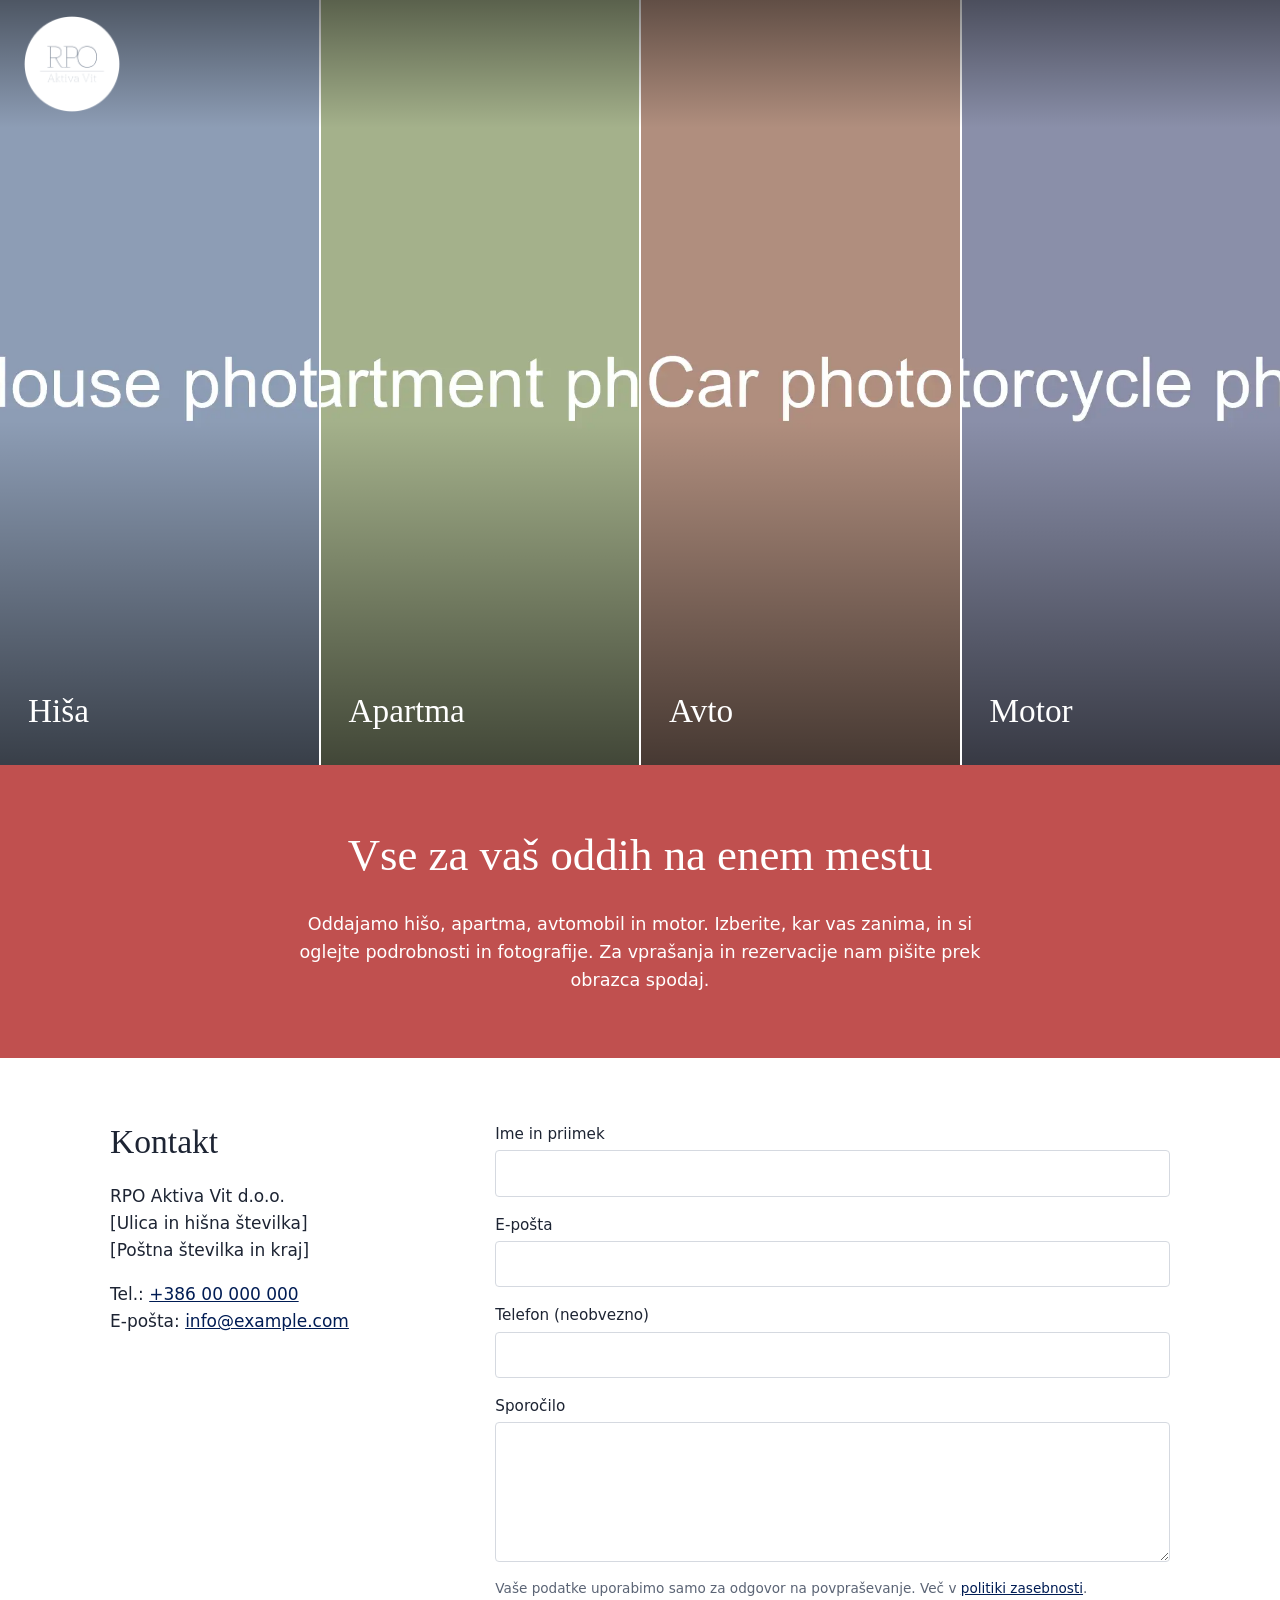
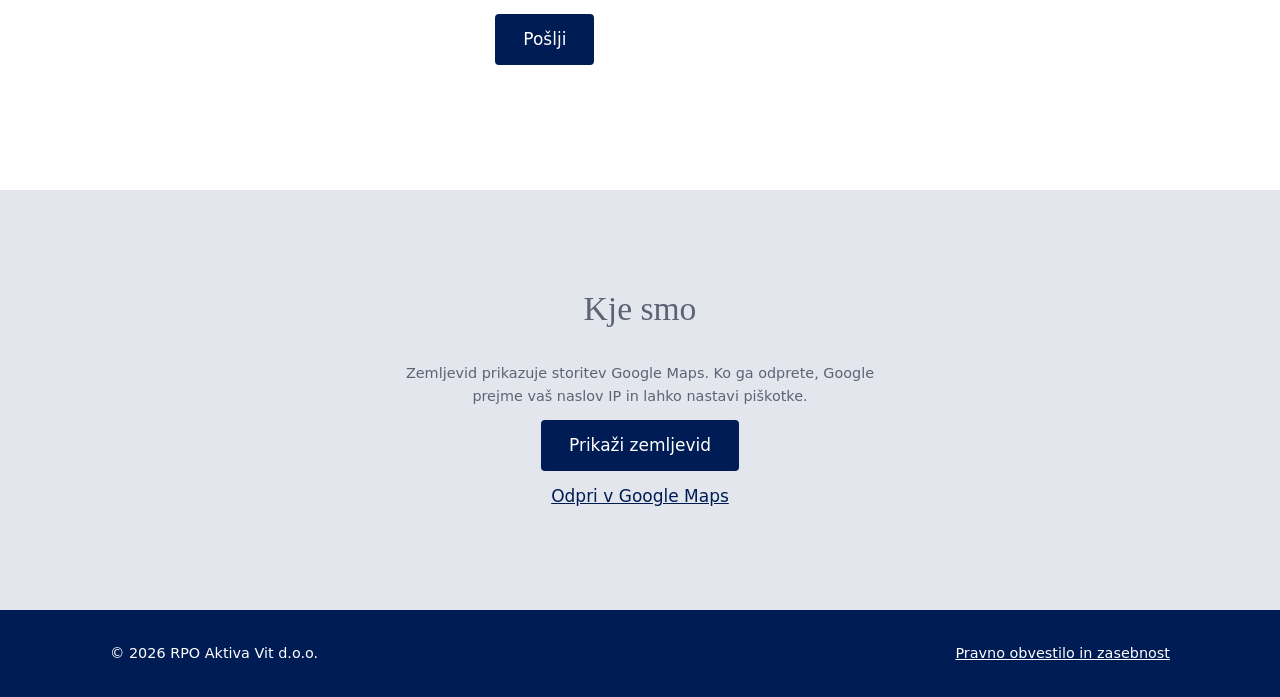
==== index.html @ 369dcf6a "initial" ====
<!doctype html>
<html lang="sl">
<head>
  <meta charset="utf-8">
  <meta name="viewport" content="width=device-width, initial-scale=1">
  <title>RPO Aktiva Vit – najem hiše, apartmaja, avtomobila in motorja</title>
  <meta name="description" content="Najem hiše, apartmaja, avtomobila in motorja.">
  <link rel="icon" href="images/favicon.png">
  <link rel="stylesheet" href="css/style.css">
</head>
<body>

  <header class="site-header site-header-overlay">
    <a class="logo" href="index.html"><img src="images/logo.svg" alt="RPO Aktiva Vit"></a>

    <!-- Language switcher: switch on once the EN and IT versions exist.
    <nav class="lang" aria-label="Jezik">
      <a href="index.html" lang="sl" aria-current="page">SL</a>
      <a href="en/index.html" lang="en">EN</a>
      <a href="it/index.html" lang="it">IT</a>
    </nav>
    -->
  </header>


  <!-- PHOTO TILES
       Each <a class="tile"> is one item for rent.
       To remove an item, delete its <a> block; the remaining tiles widen to fill the row.
       To add one, copy a block and change the link, photo and name. -->
  <nav class="tiles" aria-label="Ponudba">
    <a class="tile" href="house.html">
      <img src="images/house/cover.webp" alt="">
      <span>Hiša</span>
    </a>
    <a class="tile" href="apartment.html">
      <img src="images/apartment/cover.webp" alt="">
      <span>Apartma</span>
    </a>
    <a class="tile" href="car.html">
      <img src="images/car/cover.webp" alt="">
      <span>Avto</span>
    </a>
    <a class="tile" href="motorcycle.html">
      <img src="images/motorcycle/cover.webp" alt="">
      <span>Motor</span>
    </a>
  </nav>


  <!-- INTRO (the red band from the mockup) -->
  <section class="section intro">
    <div class="container">
      <h1>Vse za vaš oddih na enem mestu</h1>
      <p>
        Oddajamo hišo, apartma, avtomobil in motor. Izberite, kar vas zanima,
        in si oglejte podrobnosti in fotografije. Za vprašanja in rezervacije
        nam pišite prek obrazca spodaj.
      </p>
    </div>
  </section>


  <!-- CONTACT -->
  <section class="section" id="kontakt">
    <div class="container contact">

      <div class="contact-details">
        <h2>Kontakt</h2>
        <p>
          RPO Aktiva Vit d.o.o.<br>
          [Ulica in hišna številka]<br>
          [Poštna številka in kraj]
        </p>
        <p>
          Tel.: <a href="tel:+38600000000">+386 00 000 000</a><br>
          E-pošta: <a href="mailto:info@example.com">info@example.com</a>
        </p>
      </div>

      <!-- Contact form. Messages are emailed to you by Web3Forms (web3forms.com).
           Replace YOUR_ACCESS_KEY with the key they send you. The key is meant to be public. -->
      <form class="contact-form" action="https://api.web3forms.com/submit" method="POST"
            data-success="Hvala! Vaše sporočilo je bilo poslano."
            data-error="Pošiljanje ni uspelo. Poskusite znova ali nam pišite na e-pošto.">
        <input type="hidden" name="access_key" value="YOUR_ACCESS_KEY">
        <input type="hidden" name="subject" value="Povpraševanje s spletne strani">
        <input type="checkbox" name="botcheck" hidden> <!-- spam trap: real visitors never see it -->

        <label>Ime in priimek
          <input type="text" name="name" required autocomplete="name">
        </label>
        <label>E-pošta
          <input type="email" name="email" required autocomplete="email">
        </label>
        <label>Telefon (neobvezno)
          <input type="tel" name="phone" autocomplete="tel">
        </label>
        <label>Sporočilo
          <textarea name="message" required></textarea>
        </label>

        <p class="form-note">
          Vaše podatke uporabimo samo za odgovor na povpraševanje.
          Več v <a href="legal.html#zasebnost">politiki zasebnosti</a>.
        </p>
        <button type="submit" class="btn">Pošlji</button>
        <p class="form-status" role="status"></p>
      </form>

    </div>
  </section>


  <!-- MAP
       Google Maps loads only after the visitor clicks the button (no cookies before that).
       To change the location: Google Maps > Share > Embed a map > copy the src="..." URL
       into data-src below, and update the "Odpri v Google Maps" link. -->
  <section class="map" data-src="https://www.google.com/maps/embed?pb=!1m14!1m8!1m3!1d1975.7339221667855!2d13.734991048488983!3d45.54811854809777!3m2!1i1024!2i768!4f13.1!3m3!1m2!1s0x0%3A0x3726902e465bebaf!2sRpo+aktiva+Vit%2C+ra%C4%8Dunovodenje%2C+kadrovsko+in+poslovno+Svetovanje.+d.o.o.!5e0!3m2!1sen!2ssi!4v1439062975272">
    <h2>Kje smo</h2>
    <p>Zemljevid prikazuje storitev Google Maps. Ko ga odprete, Google prejme vaš naslov IP in lahko nastavi piškotke.</p>
    <button type="button" class="btn">Prikaži zemljevid</button>
    <a href="https://www.google.com/maps/search/?api=1&amp;query=45.54812,13.73499" target="_blank" rel="noopener">Odpri v Google Maps</a>
  </section>


  <footer class="site-footer">
    <div class="container">
      <p>© 2026 RPO Aktiva Vit d.o.o.</p>
      <p><a href="legal.html">Pravno obvestilo in zasebnost</a></p>
    </div>
  </footer>

  <script src="js/site.js"></script>
</body>
</html>
---- css/style.css ----
/* =========================================================
   RPO Aktiva Vit – rental site
   One stylesheet for every page and every language.
   Change colours and fonts in the variables just below.
   ========================================================= */

:root {
  --navy:   #001c54;   /* brand colour: header, footer, buttons */
  --accent: #c0504f;   /* red band under the photo tiles (from the mockup) */
  --text:   #1d2433;
  --muted:  #5b6475;
  --bg:     #ffffff;
  --bg-alt: #f3f4f7;   /* light grey sections */
  --line:   #d5d9e0;

  --font-heading: "Tenor Sans", Georgia, serif;
  --font-body: system-ui, -apple-system, "Segoe UI", Roboto, sans-serif;

  --max-width: 1100px;
}

/* Self-hosted font. Put tenor-sans.woff2 into html/fonts/.
   Until the file is there, the browser falls back to Georgia. */
@font-face {
  font-family: "Tenor Sans";
  src: url("../fonts/tenor-sans.woff2") format("woff2");
  font-weight: 400;
  font-display: swap;
}


/* ---------- Basics ---------- */

* { box-sizing: border-box; }

body {
  margin: 0;
  background: var(--bg);
  color: var(--text);
  font-family: var(--font-body);
  font-size: 17px;
  line-height: 1.6;
}

img { display: block; max-width: 100%; }

[hidden] { display: none !important; }

a { color: var(--navy); }

h1, h2, h3 {
  font-family: var(--font-heading);
  font-weight: 400;
  line-height: 1.2;
  margin: 0 0 0.6em;
}
h1 { font-size: clamp(2rem, 4vw, 2.8rem); }
h2 { font-size: clamp(1.6rem, 3vw, 2.1rem); }
h3 { font-size: 1.25rem; margin-top: 1.6em; }

.container {
  max-width: var(--max-width);
  margin: 0 auto;
  padding: 0 20px;
}

.section     { padding: 64px 0; }
.section-alt { background: var(--bg-alt); }

.btn {
  display: inline-block;
  padding: 12px 28px;
  border: 0;
  border-radius: 4px;
  background: var(--navy);
  color: #fff;
  font: inherit;
  text-decoration: none;
  cursor: pointer;
}
.btn:hover    { opacity: 0.9; }
.btn:disabled { opacity: 0.5; cursor: wait; }


/* ---------- Header: logo + language switcher ---------- */

.site-header {
  display: flex;
  align-items: center;
  justify-content: space-between;
  padding: 16px 24px;
  background: var(--navy);
}

/* On the home page the header floats over the photo tiles */
.site-header-overlay {
  position: absolute;
  top: 0;
  left: 0;
  right: 0;
  z-index: 10;
  background: linear-gradient(rgba(0, 0, 0, 0.45), transparent);
}

.logo img { height: 64px; width: auto; }
.site-header-overlay .logo img { height: 96px; }

.lang a {
  color: #fff;
  text-decoration: none;
  font-size: 0.9rem;
  letter-spacing: 0.08em;
  padding: 6px 8px;
  opacity: 0.75;
  text-shadow: 0 1px 3px rgba(0, 0, 0, 0.4);
}
.lang a:hover,
.lang a[aria-current="page"] { opacity: 1; border-bottom: 1px solid #fff; }


/* ---------- Home page: photo tiles ----------
   Every <a class="tile"> gets an equal share of the width (flex: 1),
   so 1, 2, 3 or 4 tiles always fill the whole row.            */

.tiles {
  display: flex;
  height: 85vh;
  min-height: 420px;
}

.tile {
  flex: 1;
  position: relative;
  overflow: hidden;
  background: var(--navy);   /* shows while the photo loads */
  color: #fff;
  text-decoration: none;
}
.tile + .tile { border-left: 2px solid #fff; }

.tile img {
  position: absolute;
  inset: 0;
  width: 100%;
  height: 100%;
  object-fit: cover;          /* crop photo to fill the tile */
  transition: transform 0.6s ease;
}
.tile:hover img { transform: scale(1.05); }

/* dark fade at the bottom so the label is readable on any photo */
.tile::after {
  content: "";
  position: absolute;
  inset: 0;
  background: linear-gradient(transparent 55%, rgba(0, 0, 0, 0.6));
}

.tile span {
  position: absolute;
  left: 28px;
  bottom: 28px;
  z-index: 1;
  font-family: var(--font-heading);
  font-size: clamp(1.6rem, 2.6vw, 2.5rem);
}


/* ---------- Home page: intro band (red block from the mockup) ---------- */

.intro {
  background: var(--accent);
  color: #fff;
  text-align: center;
}
.intro p { max-width: 700px; margin: 0 auto; font-size: 1.1rem; }


/* ---------- Contact: details + form ---------- */

.contact {
  display: grid;
  grid-template-columns: 1fr 2fr;
  gap: 48px;
}

.contact-details p { margin: 0 0 1em; }

.contact-form label {
  display: block;
  margin-bottom: 16px;
  font-size: 0.95rem;
}

.contact-form input,
.contact-form textarea {
  display: block;
  width: 100%;
  margin-top: 4px;
  padding: 10px 12px;
  border: 1px solid var(--line);
  border-radius: 4px;
  background: #fff;
  font: inherit;
}
.contact-form textarea { min-height: 140px; resize: vertical; }

.form-note   { font-size: 0.85rem; color: var(--muted); }
.form-status { font-weight: 600; min-height: 1.6em; }


/* ---------- Google Maps (loads only after a click) ---------- */

.map {
  height: 420px;
  display: flex;
  flex-direction: column;
  align-items: center;
  justify-content: center;
  gap: 12px;
  padding: 20px;
  background: #e3e6ec;
  color: var(--muted);
  text-align: center;
}
.map iframe { width: 100%; height: 100%; border: 0; }
.map p { margin: 0; max-width: 520px; font-size: 0.9rem; }


/* ---------- Listing pages ---------- */

.back { display: inline-block; margin-bottom: 24px; text-decoration: none; }

.lead { font-size: 1.15rem; color: var(--muted); max-width: 700px; }

.facts {
  display: grid;
  grid-template-columns: repeat(auto-fill, minmax(180px, 1fr));
  gap: 16px;
  margin: 32px 0;
  padding: 0;
}
.facts div { border-left: 3px solid var(--accent); padding-left: 12px; }
.facts dt  { font-size: 0.85rem; color: var(--muted); }
.facts dd  { margin: 0; font-size: 1.1rem; }

.booking { display: flex; align-items: center; flex-wrap: wrap; gap: 16px; }
.booking p { margin: 0; color: var(--muted); }

/* Gallery: as many columns as fit, each at least 220px wide */
.gallery {
  display: grid;
  grid-template-columns: repeat(auto-fill, minmax(220px, 1fr));
  gap: 8px;
}
.gallery img {
  width: 100%;
  aspect-ratio: 4 / 3;
  object-fit: cover;
  transition: opacity 0.2s;
}
.gallery a:hover img { opacity: 0.85; }

/* Lightbox (the <dialog> opened by js/site.js) */
.lightbox {
  max-width: 95vw;
  max-height: 95vh;
  padding: 0;
  border: 0;
  background: transparent;
  overflow: visible;
}
.lightbox::backdrop { background: rgba(0, 0, 0, 0.88); }
.lightbox img { max-width: 95vw; max-height: 88vh; }

.lightbox button {
  position: fixed;
  border: 0;
  background: none;
  color: #fff;
  font-size: 2.5rem;
  line-height: 1;
  padding: 12px 16px;
  cursor: pointer;
}
.lightbox-close { top: 8px;  right: 8px; }
.lightbox-prev  { top: 50%;  left: 8px;  transform: translateY(-50%); }
.lightbox-next  { top: 50%;  right: 8px; transform: translateY(-50%); }


/* ---------- Legal page ---------- */

.legal { max-width: 760px; }
.legal dl { display: grid; grid-template-columns: max-content 1fr; gap: 6px 24px; }
.legal dt { color: var(--muted); }
.legal dd { margin: 0; }


/* ---------- Footer ---------- */

.site-footer {
  padding: 32px 0;
  background: var(--navy);
  color: #fff;
  font-size: 0.9rem;
}
.site-footer .container { display: flex; justify-content: space-between; flex-wrap: wrap; gap: 8px 32px; }
.site-footer p { margin: 0; }
.site-footer a { color: #fff; }


/* ---------- Mobile ---------- */

@media (max-width: 700px) {
  /* tiles stack as horizontal strips, as in the mockup */
  .tiles { flex-direction: column; height: auto; min-height: 0; }
  .tile  { flex: none; height: 24vh; min-height: 150px; }
  .tile + .tile { border-left: 0; border-top: 2px solid #fff; }
  .tile span { left: 20px; bottom: 16px; }

  .site-header { padding: 12px 16px; }
  .site-header-overlay .logo img { height: 64px; }
  .logo img { height: 48px; }

  .section { padding: 48px 0; }
  .contact { grid-template-columns: 1fr; gap: 24px; }
  .legal dl { grid-template-columns: 1fr; gap: 0; }
  .legal dd { margin-bottom: 10px; }
}
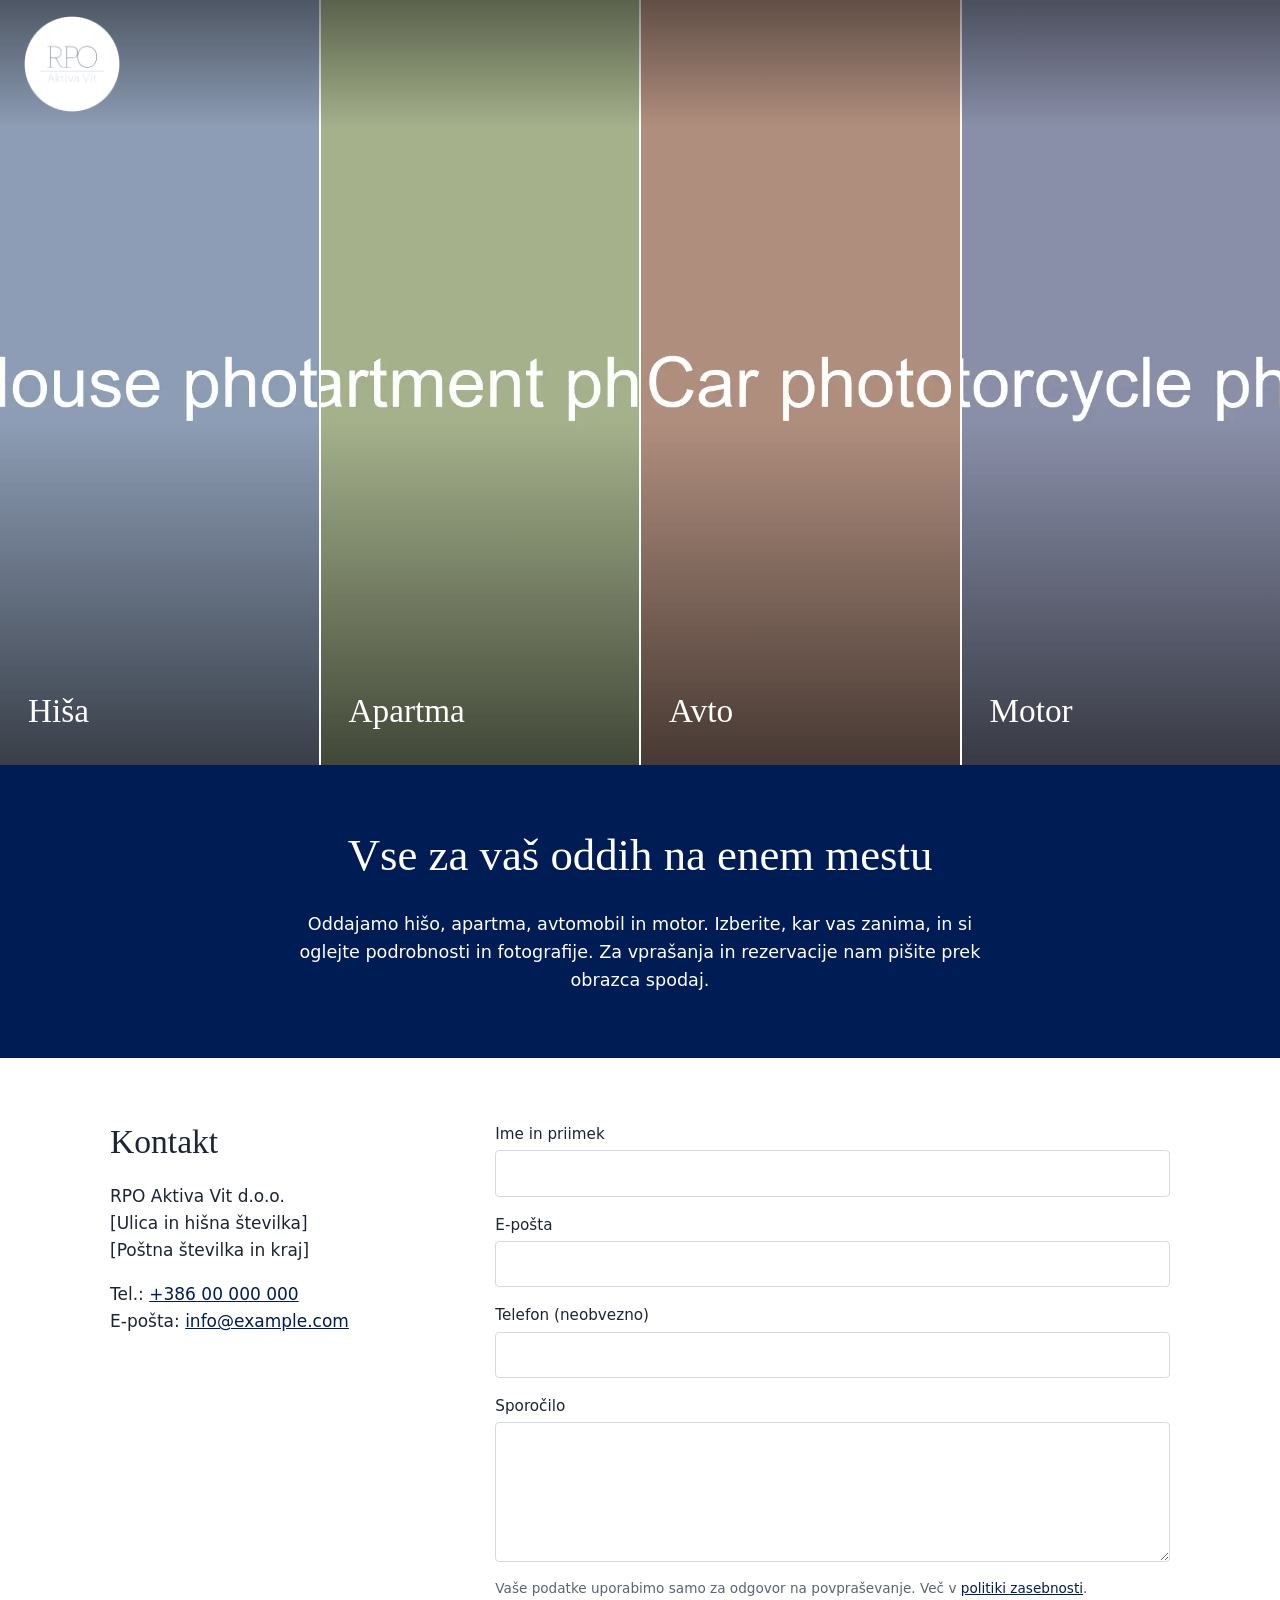
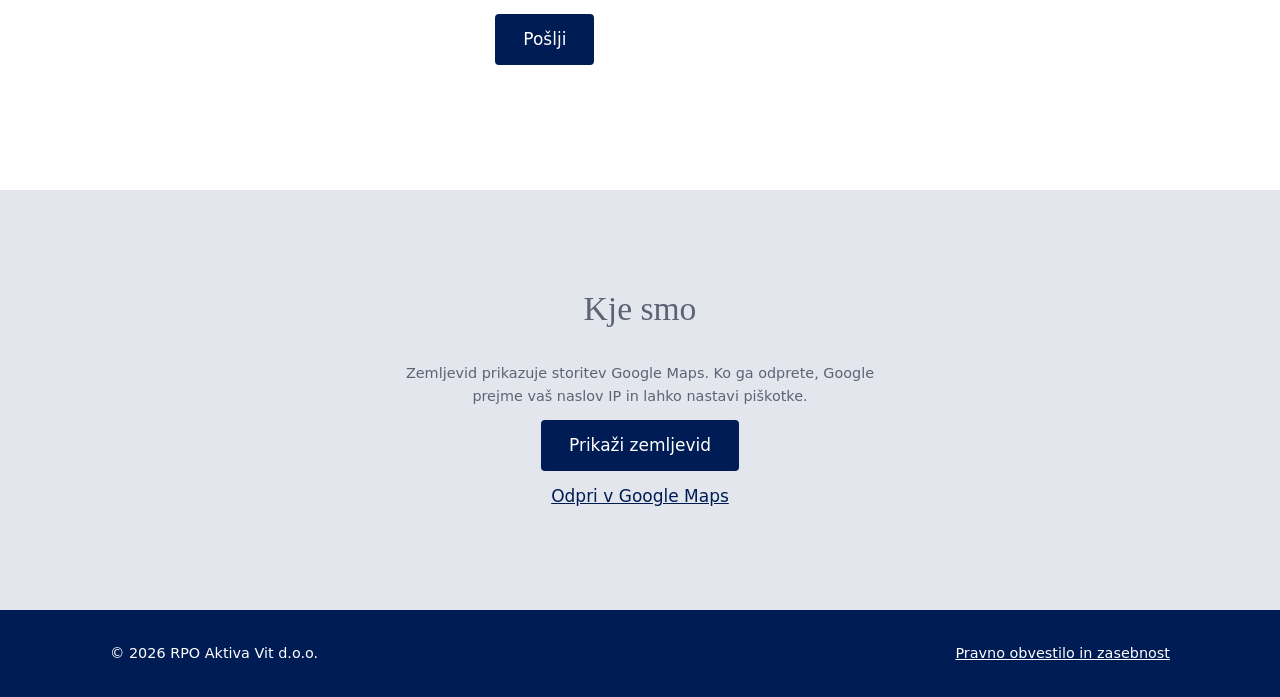
==== commit 4e10de13: "band" ====
--- a/index.html
+++ b/index.html
@@ -47,7 +47,7 @@
   </nav>
 
 
-  <!-- INTRO (the red band from the mockup) -->
+  <!-- INTRO (coloured band under the tiles) -->
   <section class="section intro">
     <div class="container">
       <h1>Vse za vaš oddih na enem mestu</h1>
--- a/css/style.css
+++ b/css/style.css
@@ -6,7 +6,7 @@
 
 :root {
   --navy:   #001c54;   /* brand colour: header, footer, buttons */
-  --accent: #c0504f;   /* red band under the photo tiles (from the mockup) */
+  --accent: #001c54;   /* intro band + fact markers; set to a second brand colour if you have one */
   --text:   #1d2433;
   --muted:  #5b6475;
   --bg:     #ffffff;
@@ -166,7 +166,7 @@
 }
 
 
-/* ---------- Home page: intro band (red block from the mockup) ---------- */
+/* ---------- Home page: intro band under the tiles ---------- */
 
 .intro {
   background: var(--accent);
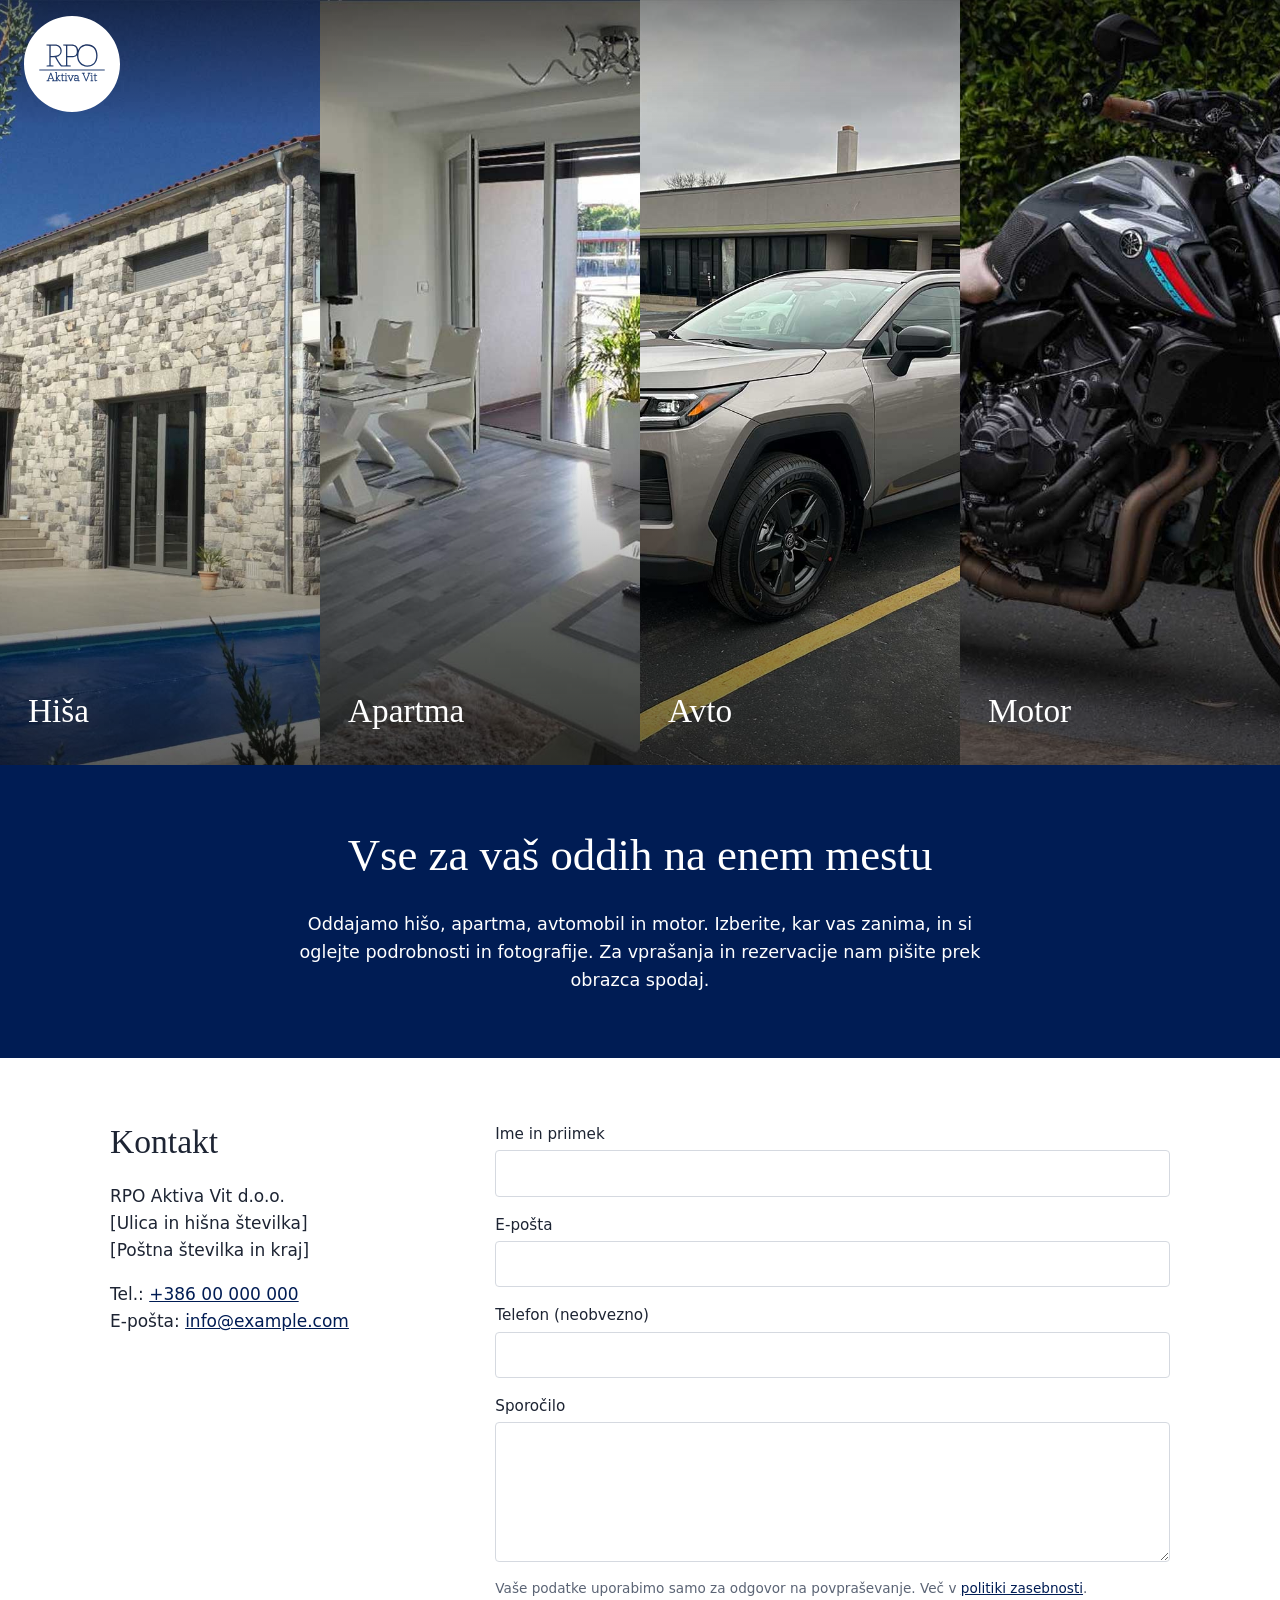
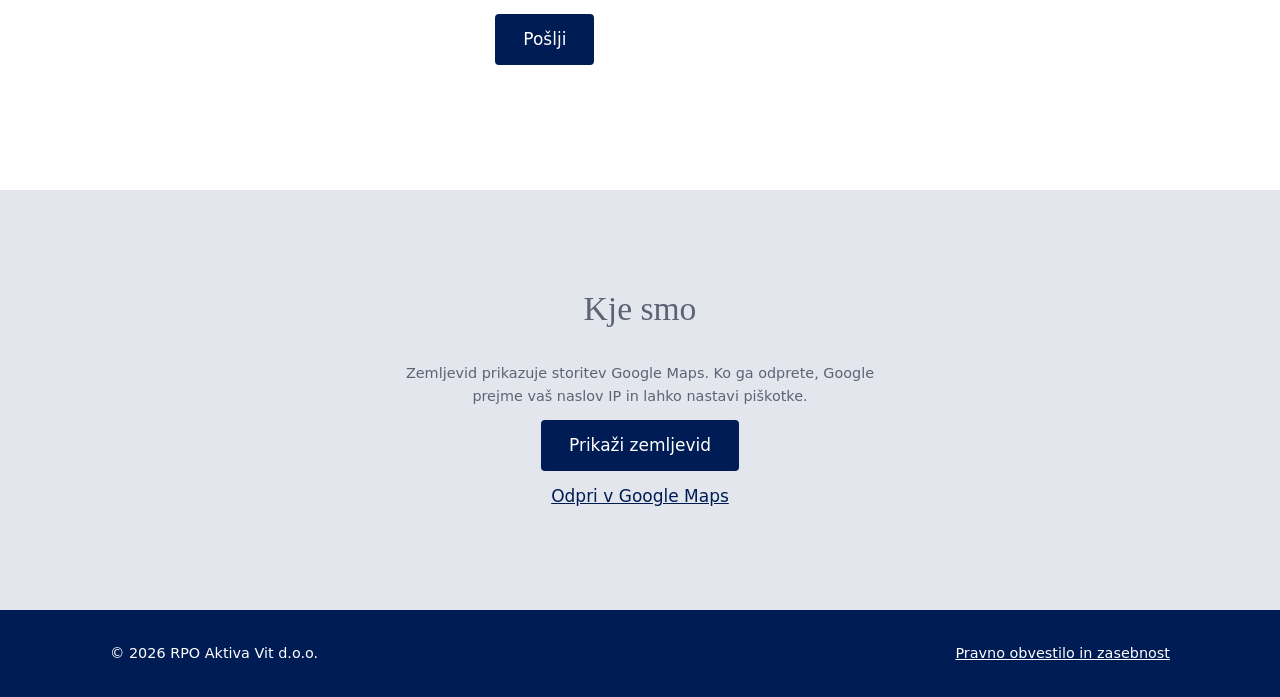
==== commit 89c7393e: "some work" ====
--- a/index.html
+++ b/index.html
@@ -29,19 +29,19 @@
        To add one, copy a block and change the link, photo and name. -->
   <nav class="tiles" aria-label="Ponudba">
     <a class="tile" href="house.html">
-      <img src="images/house/cover.webp" alt="">
+      <img src="images/house/cover.jpg" alt="">
       <span>Hiša</span>
     </a>
     <a class="tile" href="apartment.html">
-      <img src="images/apartment/cover.webp" alt="">
+      <img src="images/apartment/cover.jpg" alt="">
       <span>Apartma</span>
     </a>
     <a class="tile" href="car.html">
-      <img src="images/car/cover.webp" alt="">
+      <img src="images/car/cover.jpg" alt="">
       <span>Avto</span>
     </a>
     <a class="tile" href="motorcycle.html">
-      <img src="images/motorcycle/cover.webp" alt="">
+      <img src="images/motorcycle/cover.jpg" alt="">
       <span>Motor</span>
     </a>
   </nav>
--- a/css/style.css
+++ b/css/style.css
@@ -136,7 +136,6 @@
   color: #fff;
   text-decoration: none;
 }
-.tile + .tile { border-left: 2px solid #fff; }
 
 .tile img {
   position: absolute;
@@ -315,7 +314,6 @@
   /* tiles stack as horizontal strips, as in the mockup */
   .tiles { flex-direction: column; height: auto; min-height: 0; }
   .tile  { flex: none; height: 24vh; min-height: 150px; }
-  .tile + .tile { border-left: 0; border-top: 2px solid #fff; }
   .tile span { left: 20px; bottom: 16px; }
 
   .site-header { padding: 12px 16px; }
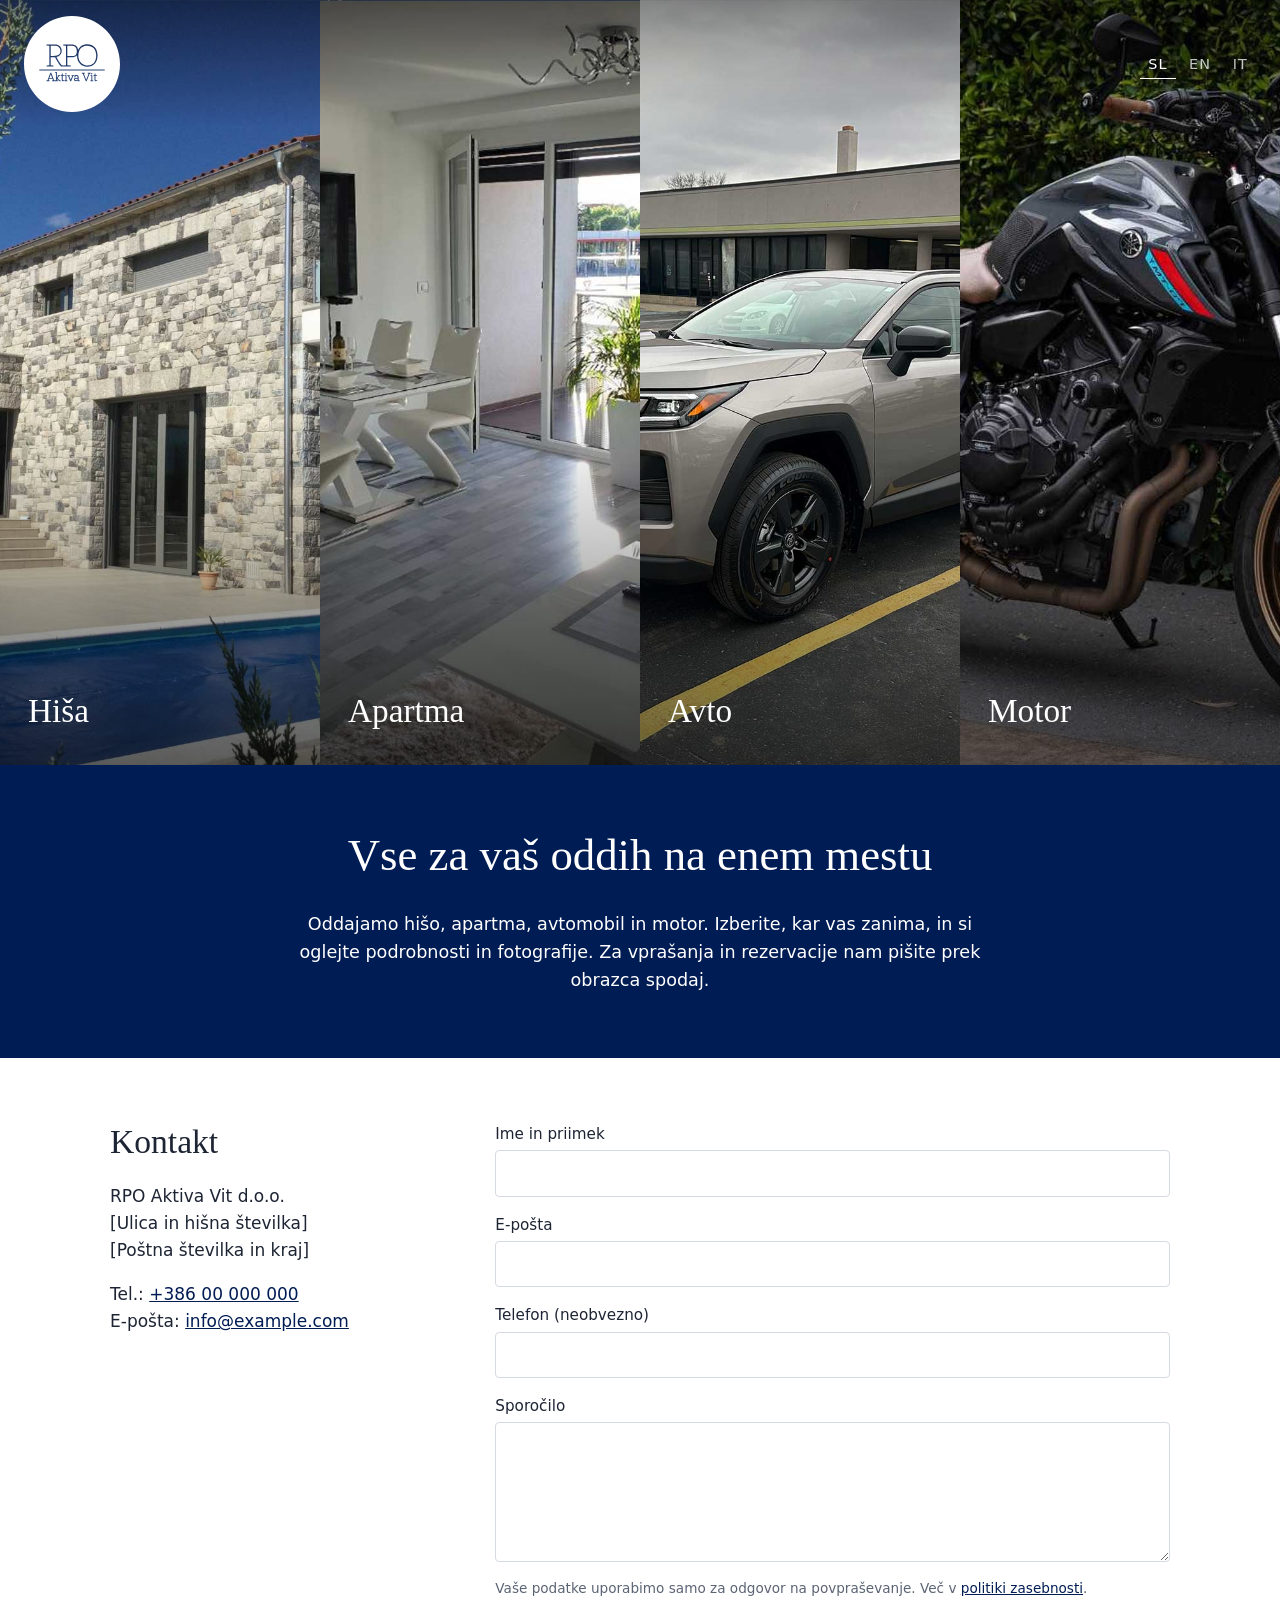
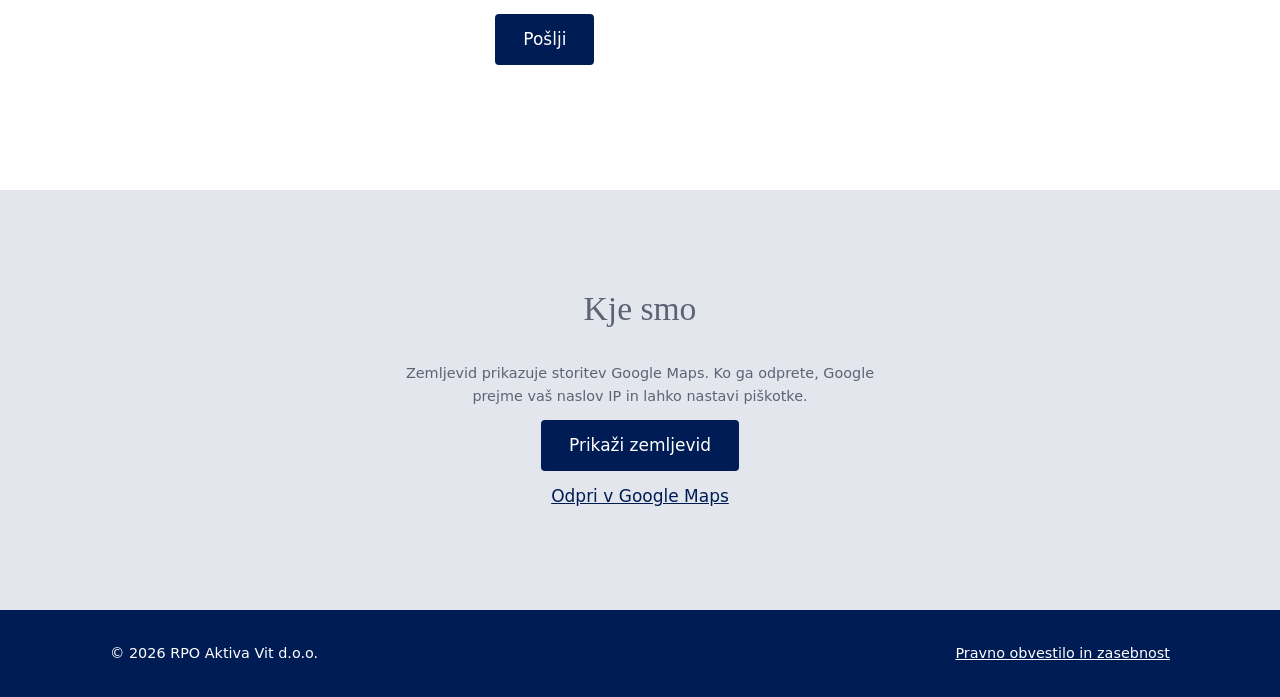
==== commit bdd7fda8: "switcher" ====
--- a/index.html
+++ b/index.html
@@ -13,13 +13,13 @@
   <header class="site-header site-header-overlay">
     <a class="logo" href="index.html"><img src="images/logo.svg" alt="RPO Aktiva Vit"></a>
 
-    <!-- Language switcher: switch on once the EN and IT versions exist.
+    <!-- Language switcher: switch on once the EN and IT versions exist.-->
     <nav class="lang" aria-label="Jezik">
       <a href="index.html" lang="sl" aria-current="page">SL</a>
       <a href="en/index.html" lang="en">EN</a>
       <a href="it/index.html" lang="it">IT</a>
     </nav>
-    -->
+    
   </header>
 
 
--- a/css/style.css
+++ b/css/style.css
@@ -217,13 +217,12 @@
   align-items: center;
   justify-content: center;
   gap: 12px;
-  padding: 20px;
   background: #e3e6ec;
   color: var(--muted);
   text-align: center;
 }
-.map iframe { width: 100%; height: 100%; border: 0; }
-.map p { margin: 0; max-width: 520px; font-size: 0.9rem; }
+.map iframe { display: block; width: 100%; height: 100%; border: 0; }
+.map p { margin: 0; max-width: 560px; padding: 0 20px; font-size: 0.9rem; }
 
 
 /* ---------- Listing pages ---------- */
